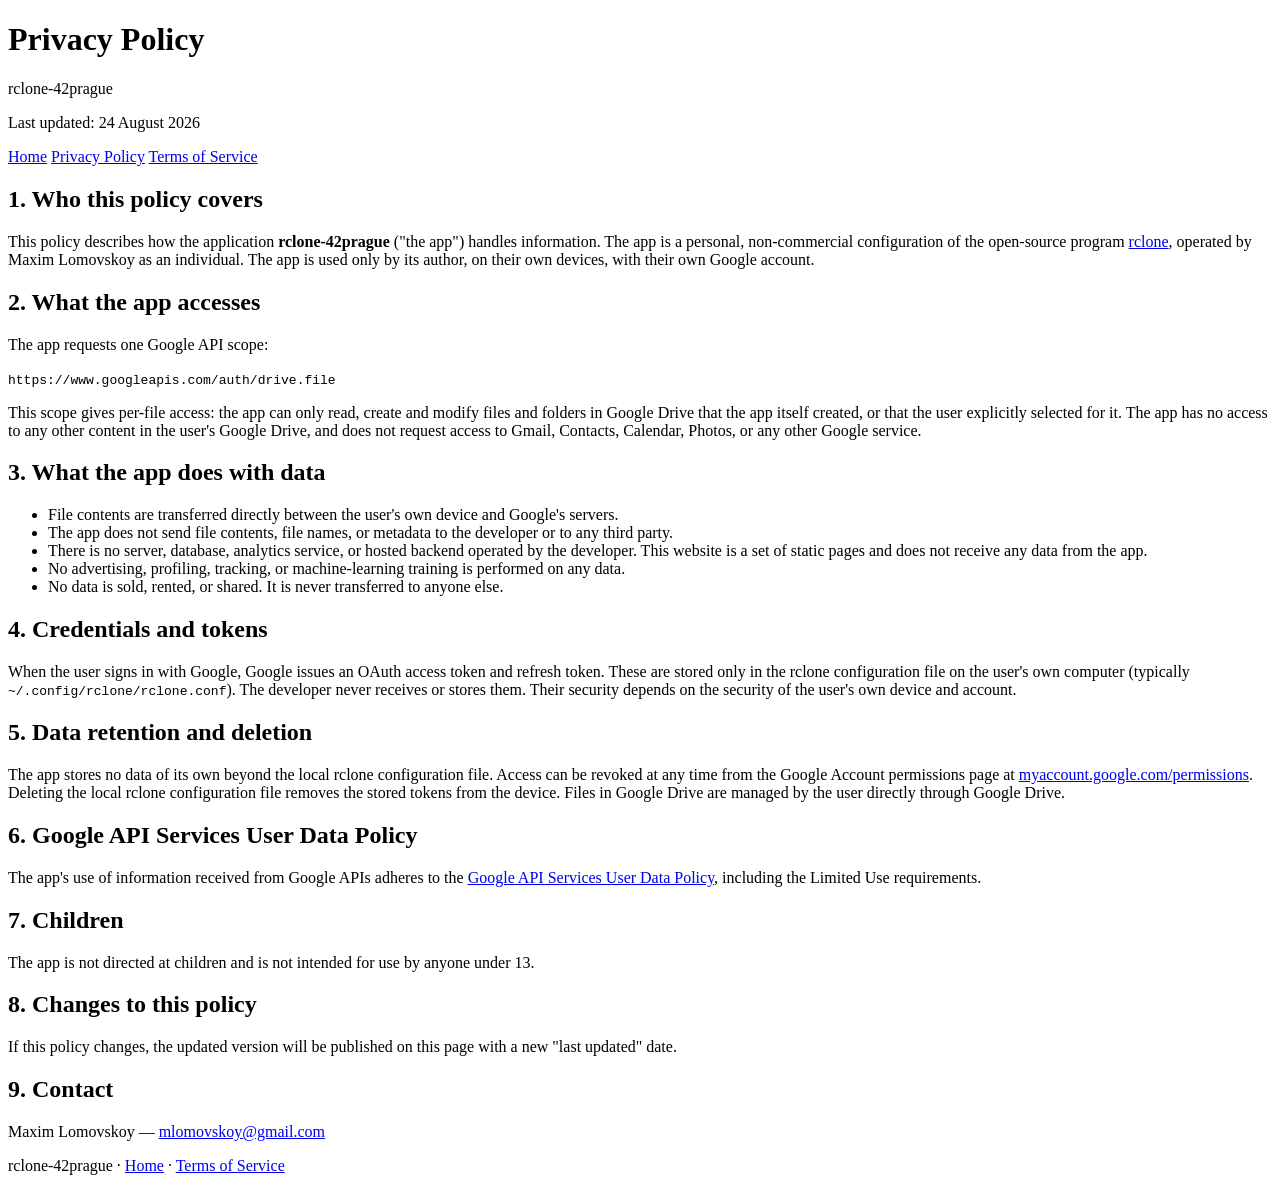
==== docs/privacy.html @ 90b21941 "Rename privacy.html to docs/privacy.html" ====
<!doctype html>
<html lang="en">
<head>
<meta charset="utf-8">
<meta name="viewport" content="width=device-width,initial-scale=1">
<title>Privacy Policy &middot; rclone-42prague</title>
<link rel="stylesheet" href="style.css">
</head>
<body>
<div class="wrap">
<header>
  <h1>Privacy Policy</h1>
  <p class="tagline">rclone-42prague</p>
  <p class="meta">Last updated: 24 August 2026</p>
  <nav>
    <a href="./">Home</a>
    <a href="privacy.html">Privacy Policy</a>
    <a href="terms.html">Terms of Service</a>
  </nav>
</header>

<h2>1. Who this policy covers</h2>
<p>
  This policy describes how the application <strong>rclone-42prague</strong> ("the app") handles
  information. The app is a personal, non-commercial configuration of the open-source program
  <a href="https://rclone.org/" rel="noopener">rclone</a>, operated by Maxim Lomovskoy as an
  individual. The app is used only by its author, on their own devices, with their own Google
  account.
</p>

<h2>2. What the app accesses</h2>
<p>The app requests one Google API scope:</p>
<div class="card">
  <p style="margin:0"><code>https://www.googleapis.com/auth/drive.file</code></p>
</div>
<p>
  This scope gives per-file access: the app can only read, create and modify files and folders
  in Google Drive that the app itself created, or that the user explicitly selected for it. The
  app has no access to any other content in the user's Google Drive, and does not request access
  to Gmail, Contacts, Calendar, Photos, or any other Google service.
</p>

<h2>3. What the app does with data</h2>
<ul>
  <li>File contents are transferred directly between the user's own device and Google's servers.</li>
  <li>The app does not send file contents, file names, or metadata to the developer or to any third party.</li>
  <li>There is no server, database, analytics service, or hosted backend operated by the developer. This website is a set of static pages and does not receive any data from the app.</li>
  <li>No advertising, profiling, tracking, or machine-learning training is performed on any data.</li>
  <li>No data is sold, rented, or shared. It is never transferred to anyone else.</li>
</ul>

<h2>4. Credentials and tokens</h2>
<p>
  When the user signs in with Google, Google issues an OAuth access token and refresh token.
  These are stored only in the rclone configuration file on the user's own computer
  (typically <code>~/.config/rclone/rclone.conf</code>). The developer never receives or stores
  them. Their security depends on the security of the user's own device and account.
</p>

<h2>5. Data retention and deletion</h2>
<p>
  The app stores no data of its own beyond the local rclone configuration file. Access can be
  revoked at any time from the Google Account permissions page at
  <a href="https://myaccount.google.com/permissions" rel="noopener">myaccount.google.com/permissions</a>.
  Deleting the local rclone configuration file removes the stored tokens from the device. Files
  in Google Drive are managed by the user directly through Google Drive.
</p>

<h2>6. Google API Services User Data Policy</h2>
<p>
  The app's use of information received from Google APIs adheres to the
  <a href="https://developers.google.com/terms/api-services-user-data-policy" rel="noopener">Google
  API Services User Data Policy</a>, including the Limited Use requirements.
</p>

<h2>7. Children</h2>
<p>The app is not directed at children and is not intended for use by anyone under 13.</p>

<h2>8. Changes to this policy</h2>
<p>
  If this policy changes, the updated version will be published on this page with a new
  "last updated" date.
</p>

<h2>9. Contact</h2>
<p>
  Maxim Lomovskoy &mdash; <a href="mailto:mlomovskoy@gmail.com">mlomovskoy@gmail.com</a>
</p>

<footer>
  <p>rclone-42prague &middot; <a href="./">Home</a> &middot; <a href="terms.html">Terms of Service</a></p>
</footer>
</div>
</body>
</html>
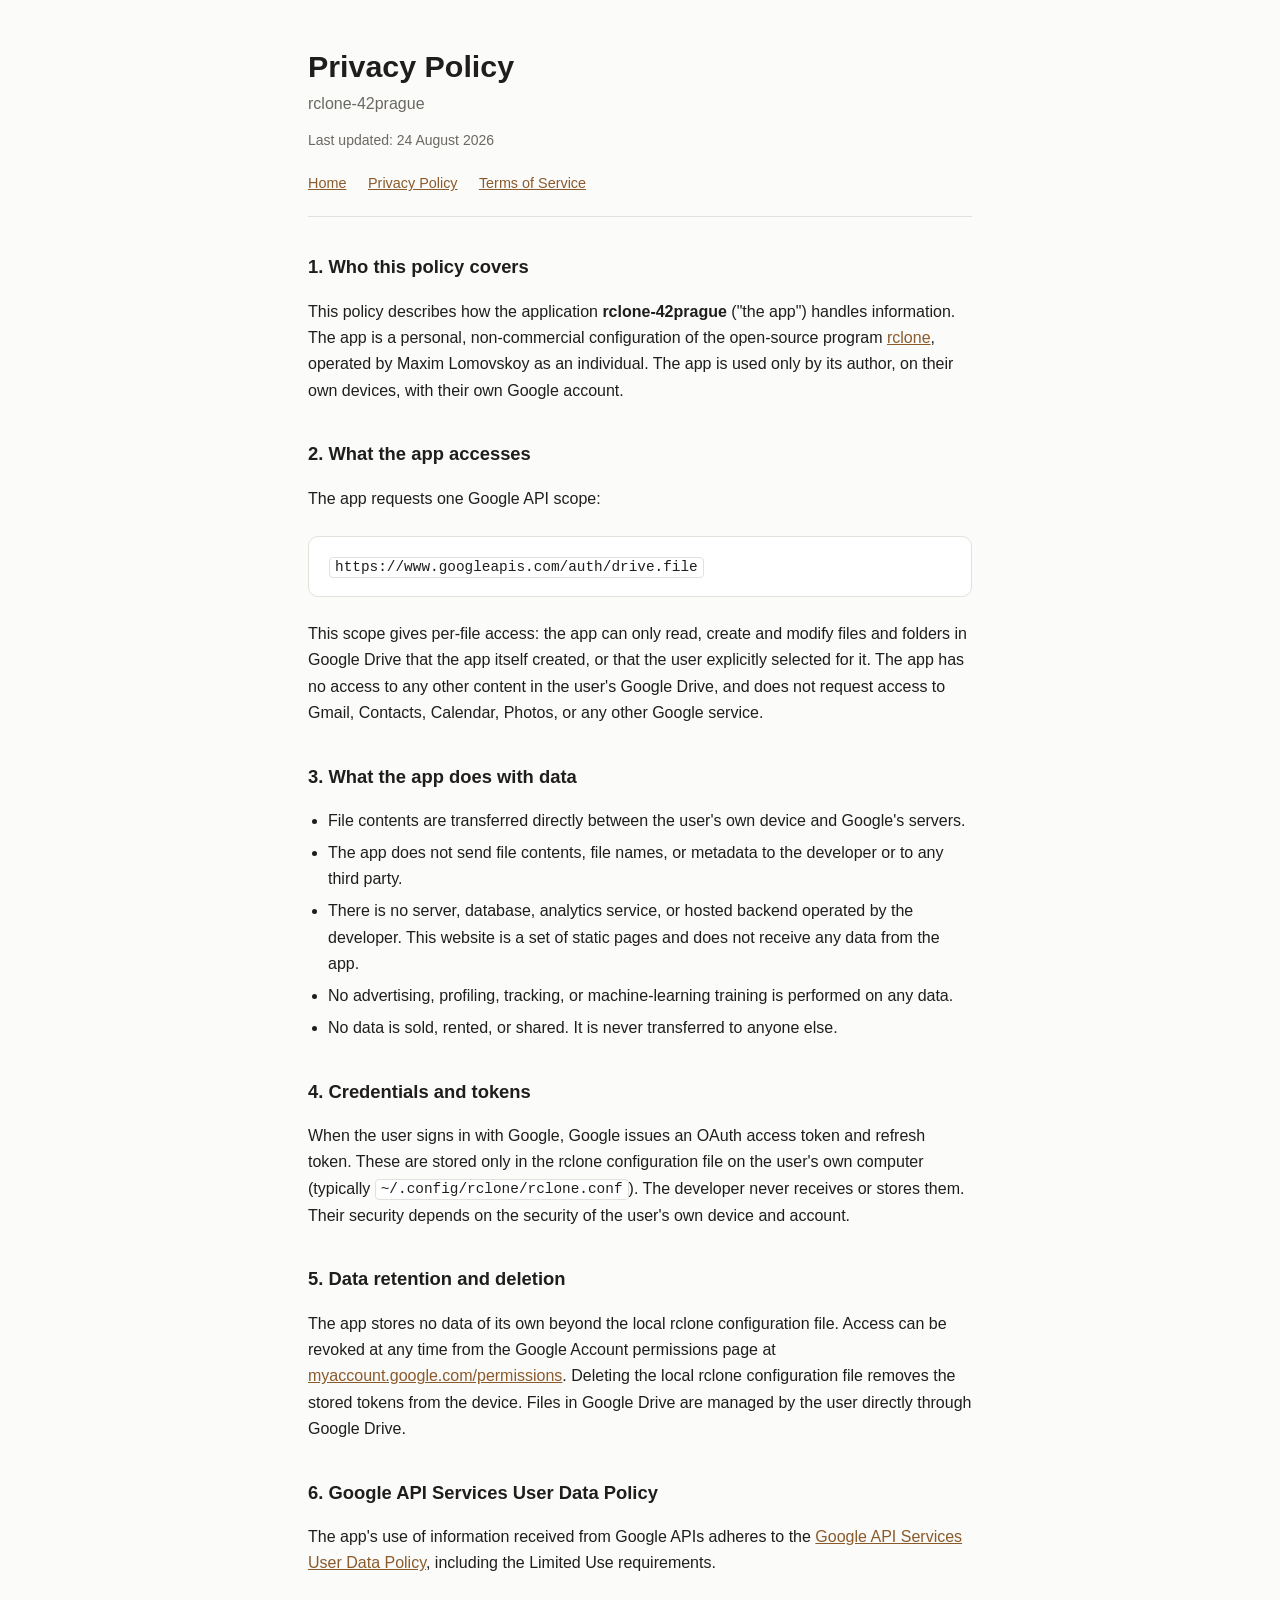
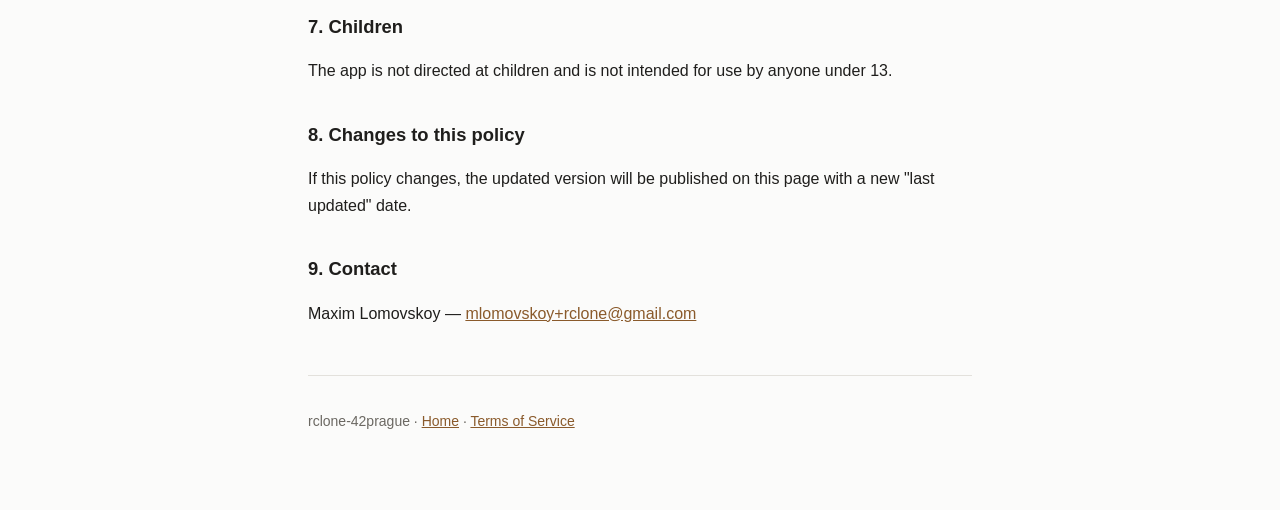
==== commit 53854ac2: "Change email display format in privacy.html Updated contact email format for privacy." ====
--- a/docs/privacy.html
+++ b/docs/privacy.html
@@ -84,12 +84,13 @@
 
 <h2>9. Contact</h2>
 <p>
-  Maxim Lomovskoy &mdash; <a href="mailto:mlomovskoy@gmail.com">mlomovskoy@gmail.com</a>
+  Maxim Lomovskoy &mdash; <span class="email" data-u="enolcr+yoksvomolm" data-d="moc.liamg"></span><noscript>mlomovskoy+rclone [at] gmail [dot] com</noscript>
 </p>
 
 <footer>
   <p>rclone-42prague &middot; <a href="./">Home</a> &middot; <a href="terms.html">Terms of Service</a></p>
 </footer>
 </div>
+<script src="email.js"></script>
 </body>
 </html>
--- a/docs/style.css
+++ b/docs/style.css
@@ -0,0 +1,19 @@
+:root{--bg:#fbfbfa;--fg:#1f1e1c;--muted:#6b6862;--line:#e3e1dc;--accent:#8a5a2b;--card:#ffffff}
+@media (prefers-color-scheme:dark){:root{--bg:#191817;--fg:#eceae5;--muted:#a39f97;--line:#33312e;--accent:#d9a066;--card:#211f1d}}
+*{box-sizing:border-box}
+body{margin:0;background:var(--bg);color:var(--fg);font:16px/1.65 -apple-system,BlinkMacSystemFont,"Segoe UI",Roboto,Helvetica,Arial,sans-serif;-webkit-font-smoothing:antialiased}
+.wrap{max-width:44rem;margin:0 auto;padding:3rem 1.25rem 4rem}
+header{border-bottom:1px solid var(--line);padding-bottom:1.25rem;margin-bottom:2rem}
+h1{font-size:1.9rem;line-height:1.2;margin:0 0 .4rem}
+h2{font-size:1.15rem;margin:2.2rem 0 .6rem}
+h3{font-size:1rem;margin:1.4rem 0 .4rem}
+.tagline{color:var(--muted);margin:0}
+.meta{color:var(--muted);font-size:.875rem;margin:.75rem 0 0}
+a{color:var(--accent)}
+code{background:var(--card);border:1px solid var(--line);border-radius:4px;padding:.1em .35em;font-size:.9em}
+ul{padding-left:1.25rem}
+li{margin:.35rem 0}
+.card{background:var(--card);border:1px solid var(--line);border-radius:10px;padding:1rem 1.25rem;margin:1.5rem 0}
+nav{margin-top:1.25rem;font-size:.9rem}
+nav a{margin-right:1.1rem}
+footer{border-top:1px solid var(--line);margin-top:3rem;padding-top:1.25rem;color:var(--muted);font-size:.875rem}
